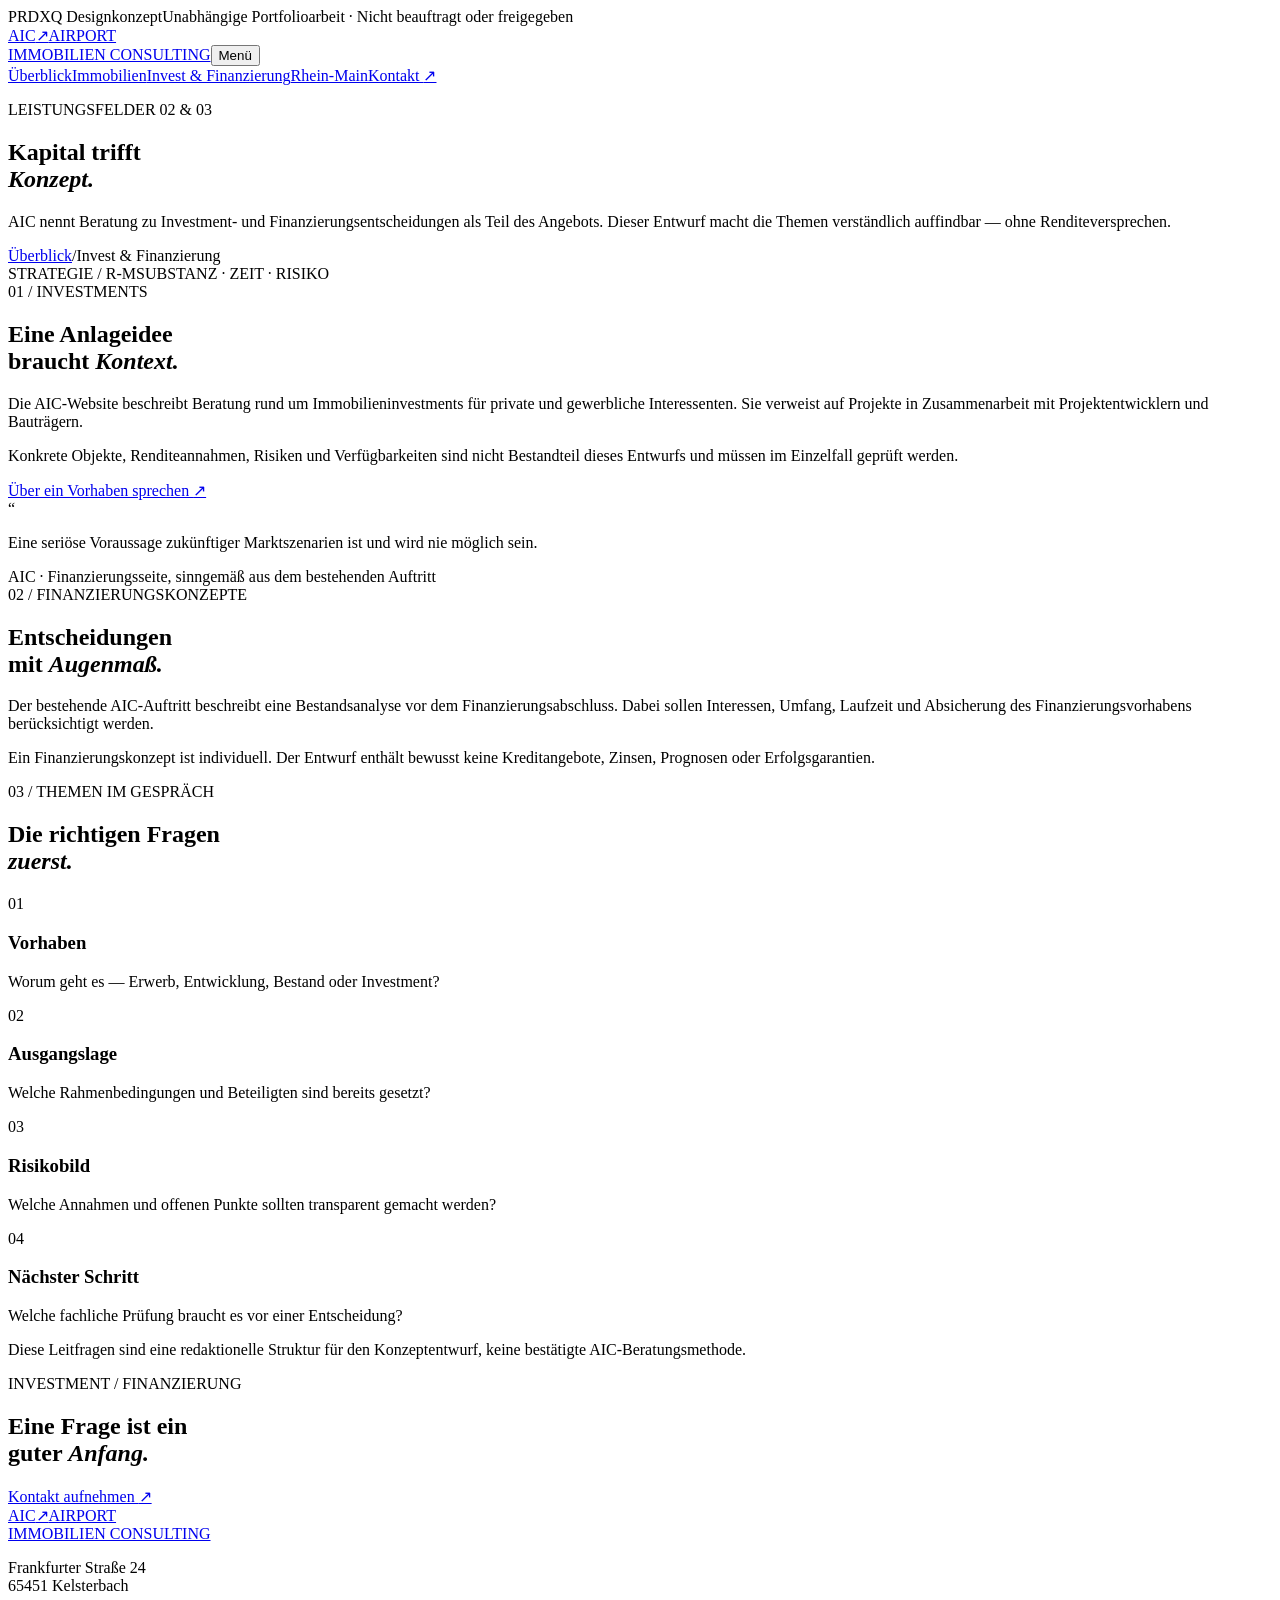
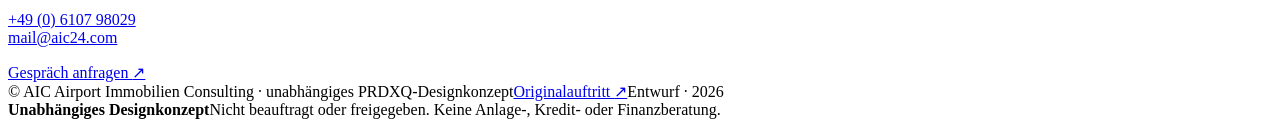
==== investment.html @ 9bff6385 "Add AIC redesign concept investment.html" ====
<!doctype html><html lang="de"><head><meta charset="utf-8"><meta name="viewport" content="width=device-width, initial-scale=1"><meta name="theme-color" content="#142e30"><meta name="description" content="Investment- und Finanzierungsthemen auf Basis öffentlich zugänglicher Informationen von AIC Airport Immobilien Consulting. Unabhängiges PRDXQ-Konzept."><title>Invest & Finanzierung | AIC — PRDXQ Konzept</title><link rel="icon" href="favicon.svg" type="image/svg+xml"><link rel="stylesheet" href="styles.css"></head><body>
<div class="concept-ribbon"><span>PRDXQ Designkonzept</span><span>Unabhängige Portfolioarbeit · Nicht beauftragt oder freigegeben</span></div><header class="site-header"><a class="brand" href="index.html" aria-label="AIC Startseite"><span class="brand-mark">AIC<span>↗</span></span><span class="brand-name">AIRPORT<br>IMMOBILIEN CONSULTING</span></a><button class="menu-toggle" aria-expanded="false" aria-controls="primary-nav"><span></span><span></span><span class="sr-only">Menü</span></button><nav id="primary-nav" class="primary-nav" aria-label="Hauptnavigation"><a href="index.html">Überblick</a><a href="immobilien.html">Immobilien</a><a class="active" href="investment.html">Invest & Finanzierung</a><a href="region.html">Rhein-Main</a><a class="nav-contact" href="kontakt.html">Kontakt <span>↗</span></a></nav></header>
<main><section class="page-hero page-finance"><div class="page-hero-copy"><p class="eyebrow"><span class="eyebrow-line"></span> LEISTUNGSFELDER 02 & 03</p><h1>Kapital trifft<br><em>Konzept.</em></h1><p class="hero-lede">AIC nennt Beratung zu Investment- und Finanzierungsentscheidungen als Teil des Angebots. Dieser Entwurf macht die Themen verständlich auffindbar — ohne Renditeversprechen.</p><div class="breadcrumb"><a href="index.html">Überblick</a><span>/</span><span>Invest & Finanzierung</span></div></div><div class="finance-art"><div class="finance-sphere"></div><div class="finance-ring ring-one"></div><div class="finance-ring ring-two"></div><div class="finance-grid"></div><span class="finance-coordinate">STRATEGIE / R-M</span><span class="finance-axis">SUBSTANZ · ZEIT · RISIKO</span><div class="finance-dot"></div></div></section>
<section class="section-pad service-intro"><div class="section-kicker">01 / INVESTMENTS</div><div class="service-intro-grid"><h2>Eine Anlageidee<br>braucht <em>Kontext.</em></h2><div><p>Die AIC-Website beschreibt Beratung rund um Immobilieninvestments für private und gewerbliche Interessenten. Sie verweist auf Projekte in Zusammenarbeit mit Projektentwicklern und Bauträgern.</p><p>Konkrete Objekte, Renditeannahmen, Risiken und Verfügbarkeiten sind nicht Bestandteil dieses Entwurfs und müssen im Einzelfall geprüft werden.</p><a class="arrow-link" href="kontakt.html">Über ein Vorhaben sprechen <span>↗</span></a></div></div></section>
<section class="investment-panel"><div class="investment-quote"><span class="quote-mark">“</span><p>Eine seriöse Voraussage zukünftiger Marktszenarien ist und wird nie möglich sein.</p><span class="quote-credit">AIC · Finanzierungsseite, sinngemäß aus dem bestehenden Auftritt</span></div><div class="investment-copy"><div class="section-kicker">02 / FINANZIERUNGSKONZEPTE</div><h2>Entscheidungen<br>mit <em>Augenmaß.</em></h2><p>Der bestehende AIC-Auftritt beschreibt eine Bestandsanalyse vor dem Finanzierungsabschluss. Dabei sollen Interessen, Umfang, Laufzeit und Absicherung des Finanzierungsvorhabens berücksichtigt werden.</p><p>Ein Finanzierungskonzept ist individuell. Der Entwurf enthält bewusst keine Kreditangebote, Zinsen, Prognosen oder Erfolgsgarantien.</p></div></section>
<section id="finanzierung" class="considerations section-pad"><div class="section-kicker">03 / THEMEN IM GESPRÄCH</div><h2>Die richtigen Fragen<br><em>zuerst.</em></h2><div class="consideration-list"><div><span>01</span><h3>Vorhaben</h3><p>Worum geht es — Erwerb, Entwicklung, Bestand oder Investment?</p></div><div><span>02</span><h3>Ausgangslage</h3><p>Welche Rahmenbedingungen und Beteiligten sind bereits gesetzt?</p></div><div><span>03</span><h3>Risikobild</h3><p>Welche Annahmen und offenen Punkte sollten transparent gemacht werden?</p></div><div><span>04</span><h3>Nächster Schritt</h3><p>Welche fachliche Prüfung braucht es vor einer Entscheidung?</p></div></div><p class="small-note">Diese Leitfragen sind eine redaktionelle Struktur für den Konzeptentwurf, keine bestätigte AIC-Beratungsmethode.</p></section>
<section class="closing-cta"><div class="section-kicker">INVESTMENT / FINANZIERUNG</div><h2>Eine Frage ist ein<br>guter <em>Anfang.</em></h2><a class="button button-dark" href="kontakt.html">Kontakt aufnehmen <span>↗</span></a></section></main>
<footer class="site-footer"><div class="footer-main"><a class="brand footer-brand" href="index.html"><span class="brand-mark">AIC<span>↗</span></span><span class="brand-name">AIRPORT<br>IMMOBILIEN CONSULTING</span></a><p>Frankfurter Straße 24<br>65451 Kelsterbach</p><p><a href="tel:+49610798029">+49 (0) 6107 98029</a><br><a href="mailto:mail@aic24.com">mail@aic24.com</a></p><a href="kontakt.html" class="footer-cta">Gespräch anfragen <span>↗</span></a></div><div class="footer-bottom"><span>© AIC Airport Immobilien Consulting · unabhängiges PRDXQ-Designkonzept</span><a href="https://www.aic24.de/de.finance.html" target="_blank" rel="noopener">Originalauftritt <span>↗</span></a><span>Entwurf · 2026</span></div></footer><aside class="concept-note"><b>Unabhängiges Designkonzept</b><span>Nicht beauftragt oder freigegeben. Keine Anlage-, Kredit- oder Finanzberatung.</span></aside><script src="script.js" defer></script></body></html>
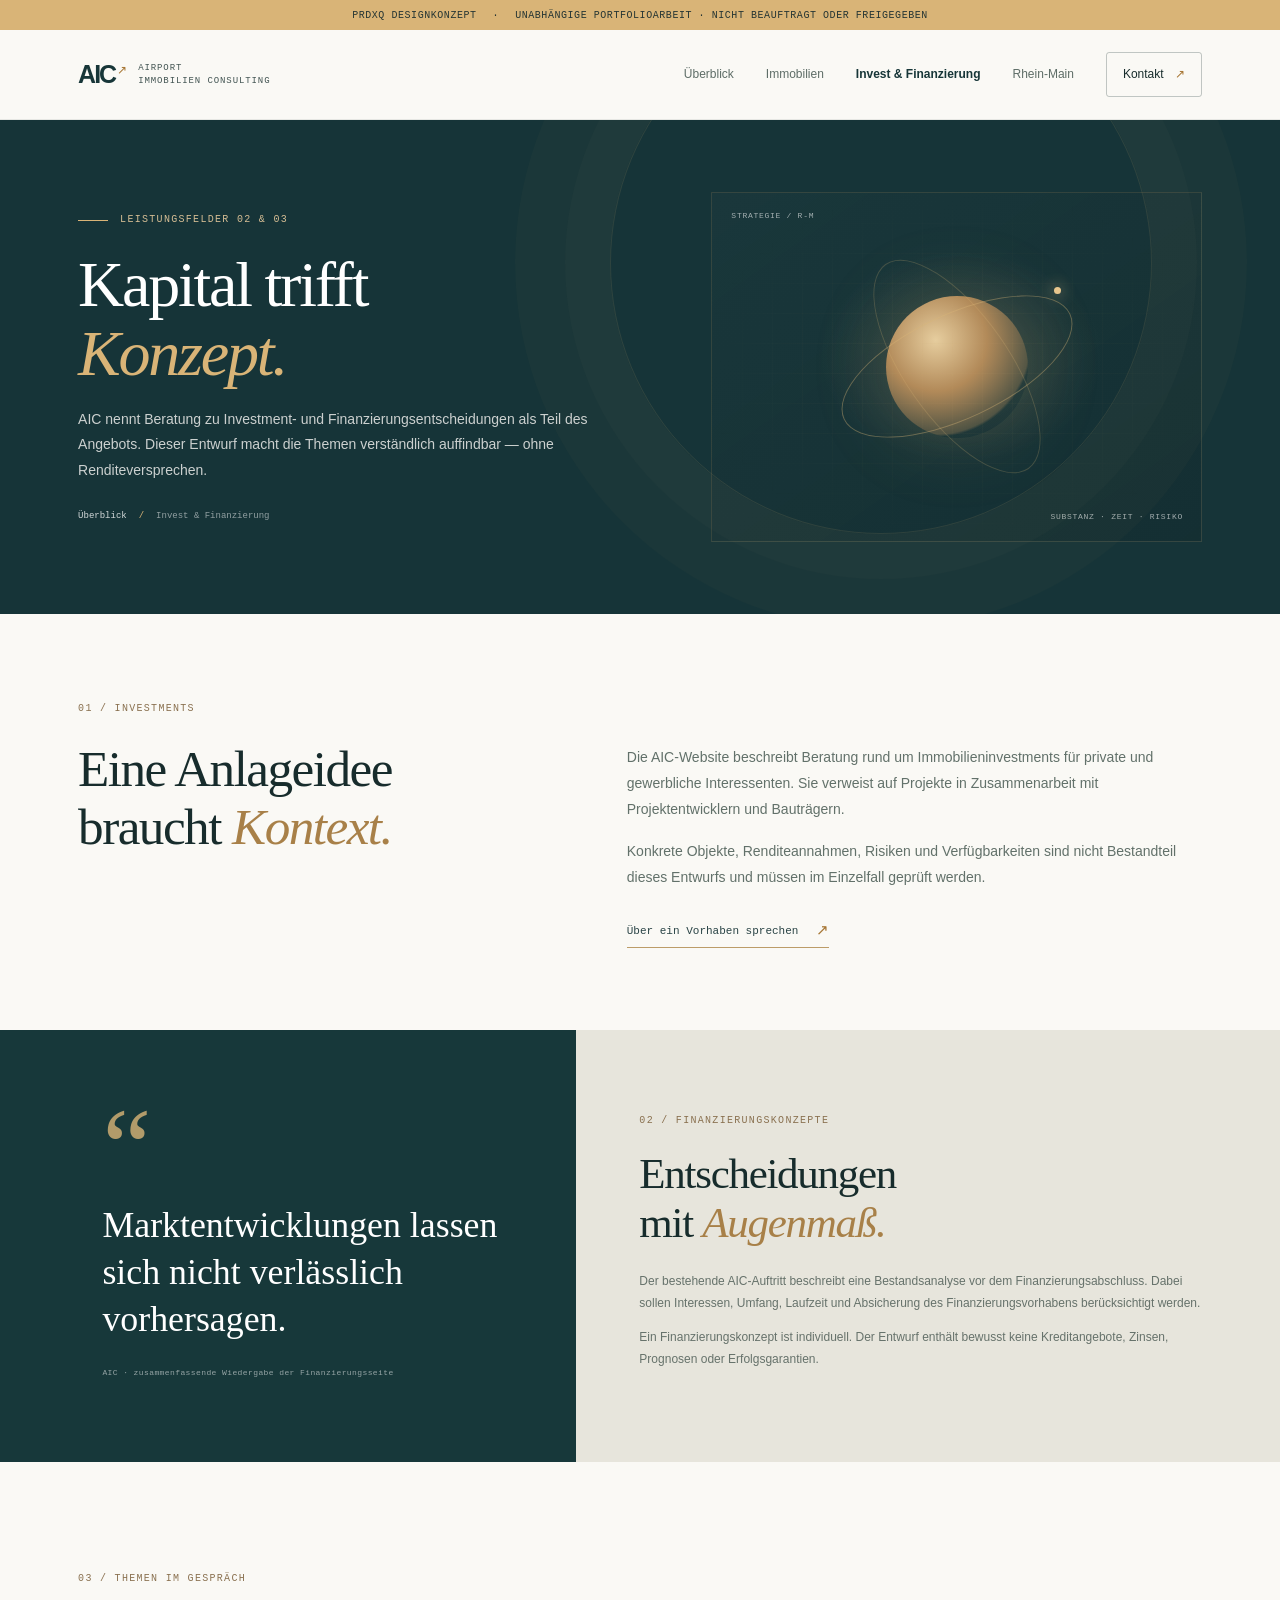
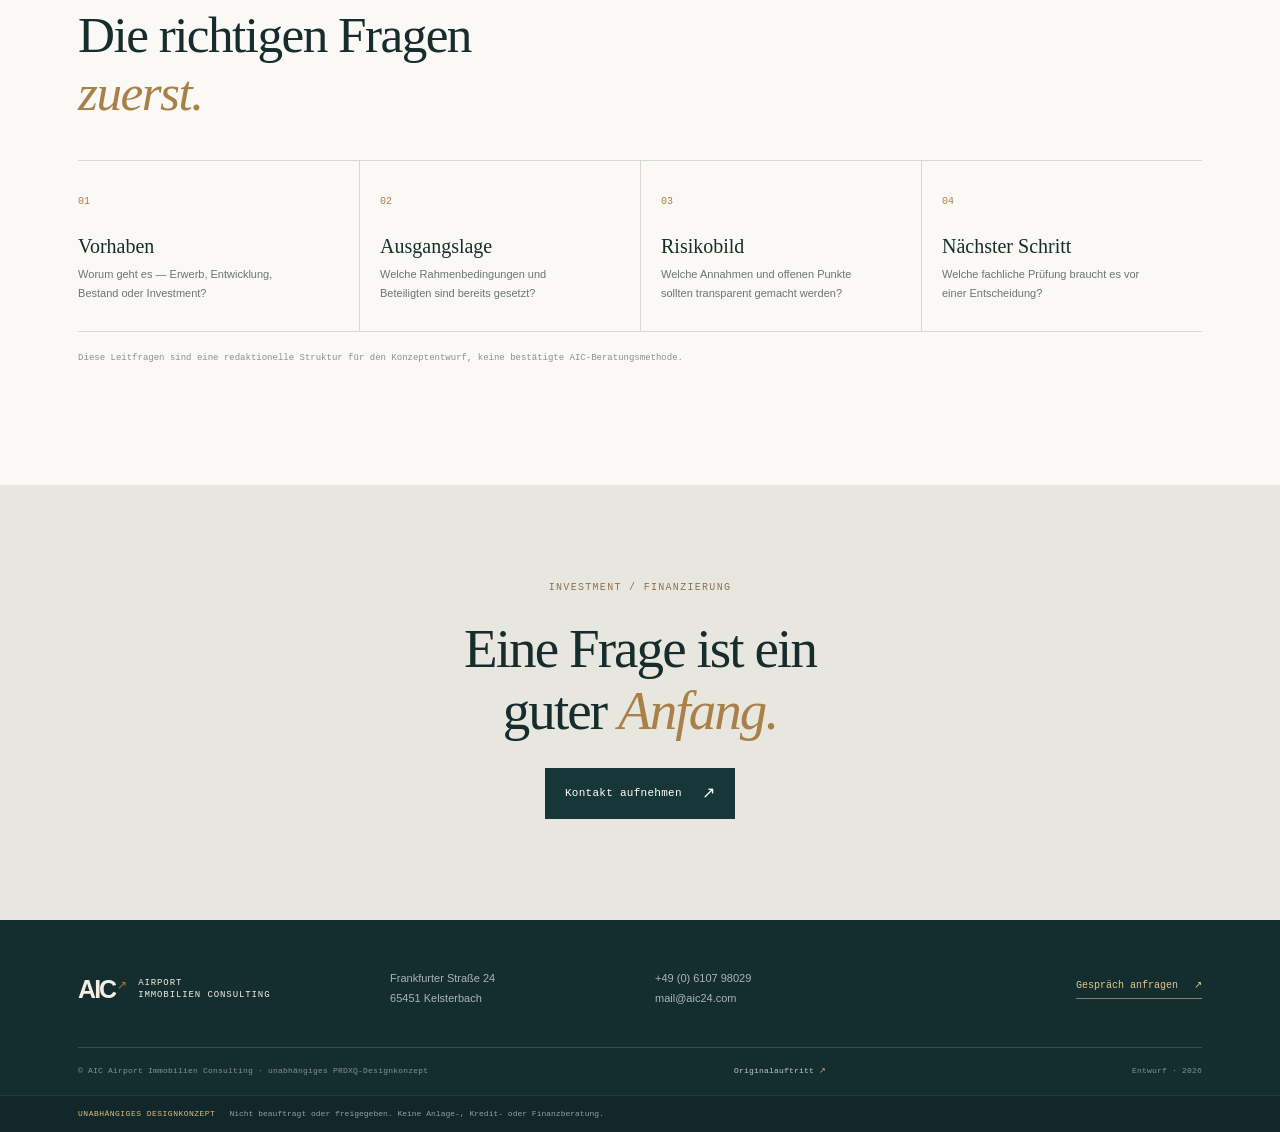
==== commit 43abe5ea: "Refine verified details in investment.html" ====
--- a/investment.html
+++ b/investment.html
@@ -2,7 +2,7 @@
 <div class="concept-ribbon"><span>PRDXQ Designkonzept</span><span>Unabhängige Portfolioarbeit · Nicht beauftragt oder freigegeben</span></div><header class="site-header"><a class="brand" href="index.html" aria-label="AIC Startseite"><span class="brand-mark">AIC<span>↗</span></span><span class="brand-name">AIRPORT<br>IMMOBILIEN CONSULTING</span></a><button class="menu-toggle" aria-expanded="false" aria-controls="primary-nav"><span></span><span></span><span class="sr-only">Menü</span></button><nav id="primary-nav" class="primary-nav" aria-label="Hauptnavigation"><a href="index.html">Überblick</a><a href="immobilien.html">Immobilien</a><a class="active" href="investment.html">Invest & Finanzierung</a><a href="region.html">Rhein-Main</a><a class="nav-contact" href="kontakt.html">Kontakt <span>↗</span></a></nav></header>
 <main><section class="page-hero page-finance"><div class="page-hero-copy"><p class="eyebrow"><span class="eyebrow-line"></span> LEISTUNGSFELDER 02 & 03</p><h1>Kapital trifft<br><em>Konzept.</em></h1><p class="hero-lede">AIC nennt Beratung zu Investment- und Finanzierungsentscheidungen als Teil des Angebots. Dieser Entwurf macht die Themen verständlich auffindbar — ohne Renditeversprechen.</p><div class="breadcrumb"><a href="index.html">Überblick</a><span>/</span><span>Invest & Finanzierung</span></div></div><div class="finance-art"><div class="finance-sphere"></div><div class="finance-ring ring-one"></div><div class="finance-ring ring-two"></div><div class="finance-grid"></div><span class="finance-coordinate">STRATEGIE / R-M</span><span class="finance-axis">SUBSTANZ · ZEIT · RISIKO</span><div class="finance-dot"></div></div></section>
 <section class="section-pad service-intro"><div class="section-kicker">01 / INVESTMENTS</div><div class="service-intro-grid"><h2>Eine Anlageidee<br>braucht <em>Kontext.</em></h2><div><p>Die AIC-Website beschreibt Beratung rund um Immobilieninvestments für private und gewerbliche Interessenten. Sie verweist auf Projekte in Zusammenarbeit mit Projektentwicklern und Bauträgern.</p><p>Konkrete Objekte, Renditeannahmen, Risiken und Verfügbarkeiten sind nicht Bestandteil dieses Entwurfs und müssen im Einzelfall geprüft werden.</p><a class="arrow-link" href="kontakt.html">Über ein Vorhaben sprechen <span>↗</span></a></div></div></section>
-<section class="investment-panel"><div class="investment-quote"><span class="quote-mark">“</span><p>Eine seriöse Voraussage zukünftiger Marktszenarien ist und wird nie möglich sein.</p><span class="quote-credit">AIC · Finanzierungsseite, sinngemäß aus dem bestehenden Auftritt</span></div><div class="investment-copy"><div class="section-kicker">02 / FINANZIERUNGSKONZEPTE</div><h2>Entscheidungen<br>mit <em>Augenmaß.</em></h2><p>Der bestehende AIC-Auftritt beschreibt eine Bestandsanalyse vor dem Finanzierungsabschluss. Dabei sollen Interessen, Umfang, Laufzeit und Absicherung des Finanzierungsvorhabens berücksichtigt werden.</p><p>Ein Finanzierungskonzept ist individuell. Der Entwurf enthält bewusst keine Kreditangebote, Zinsen, Prognosen oder Erfolgsgarantien.</p></div></section>
+<section class="investment-panel"><div class="investment-quote"><span class="quote-mark">“</span><p>Marktentwicklungen lassen sich nicht verlässlich vorhersagen.</p><span class="quote-credit">AIC · zusammenfassende Wiedergabe der Finanzierungsseite</span></div><div class="investment-copy"><div class="section-kicker">02 / FINANZIERUNGSKONZEPTE</div><h2>Entscheidungen<br>mit <em>Augenmaß.</em></h2><p>Der bestehende AIC-Auftritt beschreibt eine Bestandsanalyse vor dem Finanzierungsabschluss. Dabei sollen Interessen, Umfang, Laufzeit und Absicherung des Finanzierungsvorhabens berücksichtigt werden.</p><p>Ein Finanzierungskonzept ist individuell. Der Entwurf enthält bewusst keine Kreditangebote, Zinsen, Prognosen oder Erfolgsgarantien.</p></div></section>
 <section id="finanzierung" class="considerations section-pad"><div class="section-kicker">03 / THEMEN IM GESPRÄCH</div><h2>Die richtigen Fragen<br><em>zuerst.</em></h2><div class="consideration-list"><div><span>01</span><h3>Vorhaben</h3><p>Worum geht es — Erwerb, Entwicklung, Bestand oder Investment?</p></div><div><span>02</span><h3>Ausgangslage</h3><p>Welche Rahmenbedingungen und Beteiligten sind bereits gesetzt?</p></div><div><span>03</span><h3>Risikobild</h3><p>Welche Annahmen und offenen Punkte sollten transparent gemacht werden?</p></div><div><span>04</span><h3>Nächster Schritt</h3><p>Welche fachliche Prüfung braucht es vor einer Entscheidung?</p></div></div><p class="small-note">Diese Leitfragen sind eine redaktionelle Struktur für den Konzeptentwurf, keine bestätigte AIC-Beratungsmethode.</p></section>
 <section class="closing-cta"><div class="section-kicker">INVESTMENT / FINANZIERUNG</div><h2>Eine Frage ist ein<br>guter <em>Anfang.</em></h2><a class="button button-dark" href="kontakt.html">Kontakt aufnehmen <span>↗</span></a></section></main>
 <footer class="site-footer"><div class="footer-main"><a class="brand footer-brand" href="index.html"><span class="brand-mark">AIC<span>↗</span></span><span class="brand-name">AIRPORT<br>IMMOBILIEN CONSULTING</span></a><p>Frankfurter Straße 24<br>65451 Kelsterbach</p><p><a href="tel:+49610798029">+49 (0) 6107 98029</a><br><a href="mailto:mail@aic24.com">mail@aic24.com</a></p><a href="kontakt.html" class="footer-cta">Gespräch anfragen <span>↗</span></a></div><div class="footer-bottom"><span>© AIC Airport Immobilien Consulting · unabhängiges PRDXQ-Designkonzept</span><a href="https://www.aic24.de/de.finance.html" target="_blank" rel="noopener">Originalauftritt <span>↗</span></a><span>Entwurf · 2026</span></div></footer><aside class="concept-note"><b>Unabhängiges Designkonzept</b><span>Nicht beauftragt oder freigegeben. Keine Anlage-, Kredit- oder Finanzberatung.</span></aside><script src="script.js" defer></script></body></html>
--- a/styles.css
+++ b/styles.css
@@ -0,0 +1,19 @@
+:root{--ink:#172c2c;--pine:#173638;--pine2:#244548;--cream:#f1eee6;--paper:#faf9f5;--gold:#d9b477;--muted:#77837c;--line:#d7d9d1;--white:#fffdfa;--serif:'Playfair Display',Georgia,serif;--sans:'DM Sans',Arial,sans-serif;--mono:'DM Mono',monospace;--max:1320px}
+*{box-sizing:border-box}html{scroll-behavior:smooth;scroll-padding-top:110px}body{margin:0;background:var(--paper);color:var(--ink);font:16px/1.65 var(--sans);-webkit-font-smoothing:antialiased}a{color:inherit;text-decoration:none}button{font:inherit}::selection{background:#d9b477;color:#142e30}.sr-only{position:absolute;width:1px;height:1px;padding:0;margin:-1px;overflow:hidden;clip:rect(0,0,0,0);white-space:nowrap;border:0}
+.concept-ribbon{min-height:30px;background:#d9b477;color:#253533;display:flex;align-items:center;justify-content:center;gap:16px;padding:5px 20px;font:10px/1.3 var(--mono);letter-spacing:.055em;text-transform:uppercase}.concept-ribbon span:first-child{font-weight:500}.concept-ribbon span+span:before{content:'·';margin-right:16px}
+.site-header{height:90px;padding:0 max(calc((100vw - var(--max))/2),6.1vw);display:flex;align-items:center;justify-content:space-between;position:relative;z-index:5;background:rgba(250,249,245,.94);border-bottom:1px solid rgba(23,44,44,.09);backdrop-filter:blur(18px)}.brand{display:flex;align-items:center;gap:13px;min-width:220px}.brand-mark{font:600 25px/.9 var(--sans);letter-spacing:-.08em;color:var(--pine)}.brand-mark span{font:400 12px var(--mono);color:#a67532;vertical-align:top;margin-left:2px}.brand-name{font:9px/1.35 var(--mono);letter-spacing:.1em;color:#425452}.primary-nav{display:flex;align-items:center;gap:32px}.primary-nav>a{font-size:12px;color:#5e6d67;transition:color .2s}.primary-nav>a:hover,.primary-nav>a.active{color:var(--pine);font-weight:600}.primary-nav .nav-contact{border:1px solid rgba(23,44,44,.25);border-radius:3px;padding:12px 16px;color:var(--ink)}.nav-contact span{color:#a67532;margin-left:8px}.menu-toggle{display:none}
+.hero{min-height:620px;background:var(--pine);color:#fffdfa;position:relative;display:grid;grid-template-columns:1.04fr .96fr;overflow:hidden;padding:76px max(calc((100vw - var(--max))/2),6.1vw) 68px}.hero:after{content:'';position:absolute;inset:0 0 0 42%;background:linear-gradient(90deg,var(--pine) 0%,rgba(23,54,56,.05) 32%,rgba(16,38,40,.12) 100%);pointer-events:none}.hero-copy{position:relative;z-index:1;align-self:center;max-width:640px;padding:0 3vw 12px 0}.eyebrow,.section-kicker{font:10px/1.4 var(--mono);letter-spacing:.13em;text-transform:uppercase}.eyebrow{display:flex;align-items:center;gap:12px;color:#d5bd94}.eyebrow-line{display:inline-block;width:30px;height:1px;background:var(--gold)}h1,h2,h3,p{margin-top:0}h1{font:500 clamp(44px,5.25vw,74px)/1.07 var(--serif);letter-spacing:-.035em;margin:26px 0 24px}h1 em,h2 em{font-weight:500;color:var(--gold)}.hero-lede{font-size:15px;line-height:1.8;color:rgba(255,253,250,.78);max-width:560px;margin:0 0 28px}.hero-actions{display:flex;align-items:center;gap:25px}.button{display:inline-flex;align-items:center;justify-content:center;gap:20px;padding:15px 19px;min-height:51px;border:1px solid transparent;font:11px/1 var(--mono);letter-spacing:.025em;transition:transform .22s,background .22s,color .22s,border-color .22s}.button:hover{transform:translateY(-2px)}.button span{font-size:16px}.button-light{background:var(--gold);color:#192f30}.button-light:hover{background:#e6c890}.button-outline{border-color:rgba(255,255,255,.45);color:#fff}.button-outline:hover{background:rgba(255,255,255,.1)}.button-dark{background:var(--pine);color:#fff}.button-dark:hover{background:#285052}.text-link{font:11px var(--mono);color:#f2e7d1;border-bottom:1px solid rgba(217,180,119,.55);padding:0 0 7px}.text-link span{margin-left:8px}.hero-foot{display:flex;gap:12px;margin-top:46px;color:rgba(255,255,255,.53);font:9px var(--mono);letter-spacing:.07em;text-transform:uppercase}.hero-index{position:absolute;bottom:25px;left:max(calc((100vw - var(--max))/2),6.1vw);font:10px var(--mono);color:rgba(255,255,255,.58);z-index:2}.hero-index span{color:var(--gold);padding:0 9px}
+.hero-art{position:relative;align-self:stretch;min-height:470px;overflow:hidden;margin:-10px -4vw -30px 0}.hero-art:before{content:'';position:absolute;inset:6% 0 0;background:linear-gradient(142deg,transparent 28%,rgba(213,189,148,.07) 28.2%,transparent 28.5%,transparent 44%,rgba(213,189,148,.06) 44.2%,transparent 44.5%),radial-gradient(ellipse at 65% 50%,rgba(148,176,153,.2),transparent 59%)}.orbit{position:absolute;border:1px solid rgba(217,180,119,.23);border-radius:50%;transform:rotate(-28deg)}.orbit-a{width:520px;height:190px;top:20%;left:6%}.orbit-b{width:580px;height:275px;top:14%;left:-1%;transform:rotate(17deg)}.sun{position:absolute;width:112px;height:112px;border-radius:50%;background:radial-gradient(circle at 35% 30%,#ecd6aa,#bb9060 65%,rgba(187,144,96,.25));top:13%;right:16%;box-shadow:0 0 90px rgba(217,180,119,.2)}.tower{position:absolute;bottom:11%;background:linear-gradient(115deg,#28494b,#203d3f);border:1px solid rgba(220,196,155,.45);box-shadow:18px 18px 40px rgba(5,20,21,.18)}.tower-main{width:160px;height:285px;right:26%;clip-path:polygon(13% 0,100% 11%,100% 100%,0 100%,0 9%);padding:65px 20px 20px;display:grid;grid-template-columns:repeat(3,1fr);gap:15px 10px}.tower-main i{display:block;background:rgba(226,191,135,.45);height:14px;box-shadow:0 27px rgba(226,191,135,.2)}.tower-back{width:85px;height:190px;right:57%;bottom:11%;opacity:.62;clip-path:polygon(0 12%,100% 0,100% 100%,0 100%)}.tower-low{width:135px;height:126px;right:9%;clip-path:polygon(0 21%,100% 0,100% 100%,0 100%);background:linear-gradient(90deg,#1c3839,#345557)}.runway{position:absolute;height:1px;background:rgba(217,180,119,.7);width:115%;bottom:11%;left:-3%;transform:rotate(-8deg);display:flex;justify-content:space-between;padding:10px 10px;color:#d8bd92;font:8px var(--mono);letter-spacing:.13em}.art-caption{position:absolute;bottom:21%;left:2%;font:9px/1.7 var(--mono);letter-spacing:.1em;color:#c2c9ba}.art-caption b{font:500 13px var(--sans);letter-spacing:.02em;color:#f6f0e4}.art-coordinate{position:absolute;top:8%;left:7%;font:9px var(--mono);letter-spacing:.13em;color:rgba(255,255,255,.54)}
+.section-pad{padding:110px max(calc((100vw - var(--max))/2),6.1vw)}.section-kicker{color:#8a7150}.intro-grid{display:grid;grid-template-columns:1fr .75fr;gap:11%;align-items:start;margin-top:25px}.intro h2,.section-top h2,.service-intro h2,.process-section h2,.considerations h2,.investment-copy h2,.notice-card h2{font:500 clamp(36px,4vw,54px)/1.13 var(--serif);letter-spacing:-.03em;margin-bottom:0}.intro h2 em,.service-intro h2 em,.process-section h2 em,.considerations h2 em,.investment-copy h2 em,.notice-card h2 em{color:#a88048}.intro-body{padding-top:5px;max-width:520px}.intro-body p,.service-intro-grid p{font-size:14px;line-height:1.85;color:#62716a;margin:0 0 16px}.arrow-link{display:inline-flex;gap:18px;align-items:center;margin-top:15px;border-bottom:1px solid #bc9c68;padding-bottom:7px;font:11px var(--mono);color:#294345}.arrow-link span{color:#a67532;font-size:15px}.practice-section{background:var(--cream);padding:0 0 108px}.section-top{display:flex;justify-content:space-between;align-items:end;margin-bottom:40px}.section-top h2{margin-top:22px}.section-aside{max-width:310px;font-size:12px;line-height:1.75;color:#6f7973;margin:0 4% 5px 0}.practice-grid{display:grid;grid-template-columns:repeat(3,1fr);gap:17px}.practice-card{min-height:340px;position:relative;padding:30px 30px 27px;display:flex;flex-direction:column;border:1px solid rgba(23,44,44,.12);background:rgba(255,253,250,.7);overflow:hidden;transition:transform .25s,box-shadow .25s}.practice-card:after{content:'';position:absolute;width:260px;height:260px;border:1px solid rgba(166,117,50,.13);border-radius:50%;right:-135px;top:70px}.practice-card:hover{transform:translateY(-5px);box-shadow:0 20px 44px rgba(30,52,48,.1)}.card-invest{background:#e4e7df}.card-finance{background:#e9e5db}.card-no{font:9px var(--mono);letter-spacing:.1em;color:#8b938a}.practice-card h3{font:500 25px var(--serif);margin:31px 0 12px}.practice-card p{font-size:12px;line-height:1.75;color:#68736d;max-width:260px}.card-link{font:10px var(--mono);margin-top:auto;color:#355052}.card-link b{color:#a67532;font-weight:400;margin-left:10px}.line-icon{position:absolute;right:28px;top:35px;width:53px;height:54px;opacity:.78}.building-icon{display:grid;grid-template-columns:repeat(3,8px);gap:6px;padding:5px 7px;border:1px solid #9f835a;transform:skewY(-9deg)}.building-icon i{background:#b89a6c;height:7px}.chart-icon{border-bottom:1px solid #8e9c8d;border-left:1px solid #8e9c8d}.chart-icon i{position:absolute;width:1px;background:#778d7c;bottom:0;left:5px;height:20px;transform:rotate(38deg);transform-origin:bottom}.chart-icon i:nth-child(2){left:20px;height:37px}.chart-icon i:nth-child(3){left:34px;height:28px}.chart-icon i:nth-child(4){left:47px;height:48px}.compass-icon{border:1px solid #9f835a;border-radius:50%}.compass-icon i{position:absolute;left:24px;top:5px;height:42px;width:1px;background:#a7804a;transform:rotate(32deg)}.compass-icon i+ i{transform:rotate(122deg)}
+.region-band{background:#1d3e40;color:#fff;display:grid;grid-template-columns:.42fr 1fr 1fr;align-items:center;gap:5%;padding:90px max(calc((100vw - var(--max))/2),6.1vw);overflow:hidden;position:relative}.region-number{font:500 clamp(42px,7vw,94px)/1 var(--serif);color:rgba(217,180,119,.44);letter-spacing:-.08em;align-self:start;padding-top:17px}.region-band h2{font:500 clamp(38px,4vw,53px)/1.12 var(--serif);margin:22px 0 20px;letter-spacing:-.03em}.region-band h2 em{color:var(--gold)}.region-band p{font-size:13px;line-height:1.8;color:rgba(255,255,255,.66);max-width:420px;margin-bottom:24px}.region-lines{position:relative;align-self:stretch;min-height:270px}.region-lines svg{width:100%;height:100%;overflow:visible}.region-lines path{fill:none;stroke:rgba(217,180,119,.46);stroke-width:1}.region-lines circle{fill:#d9b477}.region-lines span{position:absolute;right:0;bottom:10px;font:8px/1.7 var(--mono);letter-spacing:.09em;color:rgba(255,255,255,.54)}.closing-cta{text-align:center;padding:96px 24px 101px;background:#e8e7df}.closing-cta .section-kicker{margin-bottom:23px}.closing-cta h2{font:500 clamp(40px,4.3vw,58px)/1.12 var(--serif);margin:0 auto 27px;letter-spacing:-.035em}.closing-cta h2 em{color:#a88048}.site-footer{background:#142e30;color:#edf0e8;padding:49px max(calc((100vw - var(--max))/2),6.1vw) 20px}.footer-main{display:grid;grid-template-columns:1.2fr 1fr 1.2fr 1fr;gap:30px;align-items:center;padding-bottom:38px}.footer-brand .brand-mark,.footer-brand .brand-name{color:#f2eee3}.footer-main p{font-size:11px;line-height:1.8;color:rgba(255,255,255,.64);margin:0}.footer-main p a{transition:color .15s}.footer-main p a:hover{color:var(--gold)}.footer-cta{justify-self:end;font:10px var(--mono);color:#e5c58f;border-bottom:1px solid rgba(229,197,143,.55);padding-bottom:7px}.footer-cta span{margin-left:10px}.footer-bottom{border-top:1px solid rgba(255,255,255,.15);padding-top:18px;display:flex;align-items:center;justify-content:space-between;gap:15px;color:rgba(255,255,255,.48);font:8px var(--mono);letter-spacing:.025em}.footer-bottom a{color:rgba(255,255,255,.75)}.footer-bottom a span{color:var(--gold)}.concept-note{border-top:1px solid rgba(255,255,255,.08);background:#112729;color:rgba(255,255,255,.56);padding:12px max(calc((100vw - var(--max))/2),6.1vw);display:flex;gap:14px;align-items:center;font:8px/1.6 var(--mono)}.concept-note b{white-space:nowrap;color:#dfbd83;font-weight:400;text-transform:uppercase;letter-spacing:.06em}
+/* Detail page hero and editorial sections */
+.page-hero{min-height:490px;padding:72px max(calc((100vw - var(--max))/2),6.1vw);background:var(--pine);color:white;display:grid;grid-template-columns:1fr .85fr;align-items:center;position:relative;overflow:hidden}.page-hero:after{content:'';position:absolute;width:540px;height:540px;border:1px solid rgba(217,180,119,.12);border-radius:50%;right:10%;top:-26%;box-shadow:0 0 0 45px rgba(217,180,119,.025),0 0 0 95px rgba(217,180,119,.02)}.page-hero-copy{position:relative;z-index:1}.page-hero h1{font-size:clamp(48px,5vw,69px);margin:24px 0 19px}.page-hero .hero-lede{font-size:14px;max-width:510px}.breadcrumb{display:flex;gap:12px;align-items:center;margin-top:27px;font:9px var(--mono);color:rgba(255,255,255,.53)}.breadcrumb a{color:rgba(255,255,255,.82)}.breadcrumb span:nth-child(2){color:var(--gold)}.property-illustration{height:355px;position:relative;margin-left:6%;z-index:1;background:linear-gradient(110deg,rgba(13,32,34,.08),rgba(13,32,34,.36));border:1px solid rgba(217,180,119,.15)}.property-illustration:before,.property-illustration:after{content:'';position:absolute;inset:0;background-image:linear-gradient(rgba(217,180,119,.07) 1px,transparent 1px),linear-gradient(90deg,rgba(217,180,119,.07) 1px,transparent 1px);background-size:32px 32px;mask-image:linear-gradient(130deg,black,transparent 85%)}.plan{position:absolute;border:1px solid rgba(221,192,143,.74);background:rgba(217,180,119,.025);transform:rotate(-8deg) skewX(-8deg);box-shadow:0 0 25px rgba(217,180,119,.07)}.plan-one{width:235px;height:170px;left:19%;top:24%}.plan-two{width:135px;height:108px;left:42%;top:41%;border-color:rgba(221,192,143,.42)}.plan-three{width:95px;height:168px;left:15%;top:30%;border-color:rgba(221,192,143,.36)}.blueprint-label,.plan-dim,.plan-cross{position:absolute;font:8px/1.6 var(--mono);letter-spacing:.08em;color:#dfc18d}.blueprint-label{top:19px;left:20px}.plan-dim{color:rgba(255,255,255,.54)}.dim-a{left:43%;top:22%}.dim-b{left:20%;bottom:22%;transform:rotate(-90deg)}.plan-cross{font-size:18px;left:71%;top:68%}.service-intro{padding-top:88px;padding-bottom:82px}.service-intro-grid{display:grid;grid-template-columns:.7fr 1fr;gap:13%;margin-top:24px;align-items:start}.service-intro-grid>div{max-width:600px;padding-top:5px}.audience-section{background:var(--cream);padding:0 max(calc((100vw - var(--max))/2),6.1vw)}.audience-row{min-height:300px;display:grid;grid-template-columns:.55fr 1.05fr 1.1fr .3fr;gap:3%;align-items:center;border-bottom:1px solid rgba(23,44,44,.17);position:relative;overflow:hidden}.audience-index,.audience-title>span{font:9px var(--mono);letter-spacing:.1em;color:#9b7b4c}.audience-title h2{font:500 35px/1.17 var(--serif);margin:17px 0 0;letter-spacing:-.025em}.audience-content p,.audience-content li{font-size:12px;line-height:1.75;color:#64716a}.audience-content ul{margin:14px 0;padding-left:16px;list-style-type:square}.audience-content li::marker{color:#aa8751}.audience-content .arrow-link{margin-top:3px}.audience-mark{font:500 78px/1 var(--serif);color:rgba(22,54,55,.07);text-align:right}.process-section h2{margin:20px 0 39px}.process-track{display:grid;grid-template-columns:repeat(3,1fr);gap:0;border-top:1px solid var(--line);border-bottom:1px solid var(--line)}.process-track>div{padding:26px 24px 25px 0;position:relative}.process-track>div+div{border-left:1px solid var(--line);padding-left:28px}.process-track span,.consideration-list>div>span{font:10px var(--mono);color:#a88048}.process-track h3,.consideration-list h3{font:500 20px var(--serif);margin:20px 0 7px}.process-track p,.consideration-list p{font-size:11px;line-height:1.7;color:#6b766f;margin:0;max-width:230px}.small-note{font:9px/1.7 var(--mono);color:#8b918a;margin-top:19px}
+.page-finance{background:#163438}.finance-art{height:350px;margin-left:5%;position:relative;overflow:hidden;border:1px solid rgba(217,180,119,.15);background:radial-gradient(ellipse at 51% 47%,rgba(180,153,110,.2),transparent 40%),linear-gradient(145deg,rgba(255,255,255,.015),rgba(0,0,0,.1))}.finance-grid{position:absolute;inset:0;background-image:linear-gradient(rgba(217,180,119,.055) 1px,transparent 1px),linear-gradient(90deg,rgba(217,180,119,.055) 1px,transparent 1px);background-size:30px 30px;mask-image:radial-gradient(ellipse at center,black,transparent 76%)}.finance-sphere{position:absolute;width:142px;height:142px;left:calc(50% - 71px);top:calc(50% - 71px);border-radius:50%;background:radial-gradient(circle at 35% 31%,#e6cd9e,#b28a59 38%,rgba(178,138,89,.32) 70%,transparent 72%);box-shadow:0 0 80px rgba(217,180,119,.18)}.finance-ring{position:absolute;border:1px solid rgba(217,180,119,.39);border-radius:50%;left:calc(50% - 125px);top:calc(50% - 53px);width:250px;height:105px;transform:rotate(-25deg)}.ring-two{transform:rotate(55deg);border-color:rgba(217,180,119,.22)}.finance-coordinate,.finance-axis{position:absolute;font:8px var(--mono);letter-spacing:.09em;color:rgba(255,255,255,.6)}.finance-coordinate{top:18px;left:19px}.finance-axis{bottom:20px;right:18px}.finance-dot{position:absolute;width:7px;height:7px;border-radius:50%;background:#e8c68e;top:27%;left:70%;box-shadow:0 0 15px #e8c68e}.investment-panel{display:grid;grid-template-columns:.9fr 1.1fr;background:#e7e5dc}.investment-quote{padding:82px max(8vw,calc((100vw - var(--max))/2));padding-right:8%;background:#17383a;color:white;position:relative;min-height:380px;display:flex;flex-direction:column;justify-content:center}.quote-mark{font:110px/.6 var(--serif);color:var(--gold);opacity:.8}.investment-quote p{font:500 clamp(24px,2.8vw,36px)/1.32 var(--serif);max-width:500px;margin:22px 0}.quote-credit{font:8px/1.7 var(--mono);letter-spacing:.05em;color:rgba(255,255,255,.55)}.investment-copy{padding:84px max(calc((100vw - var(--max))/2),6.1vw) 80px 9%;align-self:center}.investment-copy h2{font-size:43px;margin:22px 0}.investment-copy p{font-size:12px;line-height:1.85;color:#66726b}.considerations h2{margin:20px 0 38px}.consideration-list{display:grid;grid-template-columns:repeat(4,1fr);border-top:1px solid var(--line);border-bottom:1px solid var(--line)}.consideration-list>div{padding:25px 20px 28px 0}.consideration-list>div+div{padding-left:20px;border-left:1px solid var(--line)}.consideration-list h3{margin-top:23px}.consideration-list p{max-width:200px}
+.page-region{grid-template-columns:1fr 1fr}.map-art{position:relative;height:390px;margin-left:0;z-index:1;background:radial-gradient(ellipse at 50% 50%,rgba(217,180,119,.11),transparent 65%)}.map-art:before{content:'';position:absolute;inset:0;background-image:linear-gradient(rgba(217,180,119,.04) 1px,transparent 1px),linear-gradient(90deg,rgba(217,180,119,.04) 1px,transparent 1px);background-size:25px 25px}.map-art svg{width:100%;height:100%;position:relative}.map-art path{fill:none;stroke-width:1}.map-river{stroke:rgba(139,181,181,.55);stroke-width:3!important}.map-route{stroke:rgba(217,180,119,.72);stroke-dasharray:5 6}.route-alt{stroke:rgba(217,180,119,.32);stroke-dasharray:3 9}.map-contour{stroke:rgba(217,180,119,.2)}.map-point{fill:var(--gold);stroke:#fff4df;stroke-width:2}.map-point.minor{fill:#88aaa4;stroke:none}.map-art text{fill:rgba(255,255,255,.7);font:8px var(--mono);letter-spacing:.05em}.map-scale{position:absolute;bottom:10px;right:2px;font:7px/1.6 var(--mono);color:rgba(255,255,255,.46)}.region-pillars{display:grid;grid-template-columns:repeat(3,1fr);background:var(--cream);padding:66px max(calc((100vw - var(--max))/2),6.1vw);gap:0}.region-pillar{padding:10px 32px 10px 0}.region-pillar+.region-pillar{border-left:1px solid rgba(23,44,44,.15);padding-left:32px}.region-pillar>span{font:9px var(--mono);letter-spacing:.09em;color:#997746}.region-pillar h3{font:500 26px var(--serif);margin:22px 0 9px}.region-pillar p{font-size:11px;line-height:1.8;color:#69756e;max-width:260px;margin:0}.regional-note{padding-top:88px;padding-bottom:94px}.notice-card{margin-top:22px;background:#f0efe9;border:1px solid #d6d5cc;padding:38px 42px;display:grid;grid-template-columns:55px 1fr 140px;align-items:center;gap:28px}.notice-symbol{width:39px;height:39px;border:1px solid #b89967;border-radius:50%;display:grid;place-items:center;font:italic 21px var(--serif);color:#a88048}.notice-card h2{font-size:35px;margin:0 0 15px}.notice-card p{font-size:12px;line-height:1.8;color:#65716a;max-width:670px;margin-bottom:12px}.notice-card .arrow-link{margin-top:4px}.notice-stamp{justify-self:end;transform:rotate(-8deg);border:1px solid rgba(155,119,67,.54);padding:13px 15px;text-align:center;font:8px/1.5 var(--mono);letter-spacing:.07em;color:#9b7743}.notice-stamp b{font-size:19px;font-weight:400}
+.contact-hero{padding:73px max(calc((100vw - var(--max))/2),6.1vw) 74px;background:#173638;color:white;display:flex;align-items:center;justify-content:space-between;min-height:390px}.contact-hero h1{font-size:clamp(48px,5.1vw,68px);margin:25px 0 16px}.contact-hero .hero-lede{max-width:560px;font-size:13px;margin-bottom:0}.contact-coordinate{width:180px;height:180px;border:1px solid rgba(217,180,119,.35);border-radius:50%;display:flex;flex-direction:column;align-items:center;justify-content:center;color:var(--gold);font:13px var(--mono);letter-spacing:.07em;position:relative;margin-right:8%}.contact-coordinate:before,.contact-coordinate:after{content:'';position:absolute;border:1px solid rgba(217,180,119,.19);border-radius:50%;inset:14px}.contact-coordinate:after{inset:-14px}.contact-coordinate span{margin-top:12px;text-align:center;font-size:9px;line-height:1.7;color:rgba(255,255,255,.62)}.contact-layout{display:grid;grid-template-columns:.9fr 1fr;gap:10%;padding-top:83px;padding-bottom:75px}.contact-info .section-kicker{margin-bottom:15px}.contact-item{padding:20px 0;border-bottom:1px solid var(--line)}.contact-item>span{font:8px var(--mono);letter-spacing:.1em;color:#8a7150;display:block;margin-bottom:9px}.contact-item>a{font:500 18px var(--serif);color:#263e3e}.contact-item>a b{font:12px var(--mono);color:#a67532;margin-left:9px}.contact-item p{font:14px/1.8 var(--sans);color:#596760;margin:0}.map-link{display:flex;justify-content:space-between;align-items:center;font:10px var(--mono);color:#284446;border-bottom:1px solid #bc9c68;padding:16px 0}.map-link span{color:#a67532;font-size:15px}.contact-info .small-note{margin-top:10px}.contact-panel{background:#193b3d;color:#fff;padding:28px 32px 25px;position:relative;overflow:hidden}.contact-panel:after{content:'A';position:absolute;right:-12px;top:70px;font:260px/1 var(--serif);color:rgba(255,255,255,.025);pointer-events:none}.panel-top{display:flex;justify-content:space-between;font:8px var(--mono);letter-spacing:.08em;color:#c9ab77}.contact-panel h2{font:500 36px/1.16 var(--serif);margin:34px 0 14px;position:relative}.contact-panel h2 em{color:var(--gold)}.contact-panel>p{font-size:11px;line-height:1.75;color:rgba(255,255,255,.68);max-width:390px;position:relative}.prompt-list{margin:25px 0 25px;border-top:1px solid rgba(255,255,255,.17);position:relative}.prompt-list>div{display:grid;grid-template-columns:40px 1fr;align-items:start;padding:12px 0;border-bottom:1px solid rgba(255,255,255,.14)}.prompt-list span{font:9px var(--mono);color:var(--gold);padding-top:2px}.prompt-list p{font-size:10px;line-height:1.6;color:rgba(255,255,255,.76);margin:0}.contact-panel .button{position:relative}.panel-note{font:8px/1.6 var(--mono)!important;color:rgba(255,255,255,.42)!important;margin:13px 0 0!important}.address-note{padding-top:10px;padding-bottom:86px;max-width:none}.address-note>p{margin:20px 0 0;max-width:820px;color:#66716a;font-size:12px;line-height:1.8}.address-note .arrow-link{margin-top:3px}
+@media (min-width:1500px){.hero-art{margin-right:-1vw}.practice-section>.section-pad{padding-bottom:120px}}
+@media (max-width:1000px){.site-header{padding:0 5vw}.primary-nav{gap:18px}.primary-nav>a{font-size:11px}.brand{min-width:180px}.hero,.page-hero,.contact-hero{padding-left:5vw;padding-right:5vw}.hero{grid-template-columns:1fr .85fr}.hero-art{margin-right:-9vw}.hero h1{font-size:60px}.section-pad{padding-left:5vw;padding-right:5vw}.practice-grid{gap:10px}.practice-card{padding:25px 22px}.region-band{padding-left:5vw;padding-right:5vw;grid-template-columns:.3fr 1fr .8fr}.audience-section{padding:0 5vw}.site-footer{padding-left:5vw;padding-right:5vw}.concept-note{padding-left:5vw;padding-right:5vw}.page-hero{grid-template-columns:1fr .8fr}.property-illustration,.finance-art{margin-left:0}.investment-copy{padding-right:5vw}.investment-quote{padding-left:7vw}.region-pillars{padding-left:5vw;padding-right:5vw}}
+@media (max-width:720px){html{scroll-padding-top:80px}.concept-ribbon{font-size:8px;gap:7px;min-height:29px;padding:5px 9px}.concept-ribbon span+span:before{margin-right:7px}.site-header{height:72px;padding:0 20px}.brand{gap:10px}.brand-mark{font-size:22px}.brand-name{font-size:8px}.menu-toggle{display:flex;width:42px;height:42px;border:1px solid rgba(23,44,44,.2);background:transparent;align-items:center;justify-content:center;flex-direction:column;gap:5px;cursor:pointer}.menu-toggle>span:not(.sr-only){width:17px;height:1px;background:var(--pine);transition:transform .2s}.menu-toggle[aria-expanded=true]>span:first-child{transform:translateY(3px) rotate(45deg)}.menu-toggle[aria-expanded=true]>span:nth-child(2){transform:translateY(-3px) rotate(-45deg)}.primary-nav{position:absolute;top:71px;left:0;right:0;background:rgba(250,249,245,.98);backdrop-filter:blur(16px);display:flex;flex-direction:column;align-items:stretch;gap:0;padding:0 20px;max-height:0;overflow:hidden;transition:max-height .3s,padding .3s;border-bottom:1px solid transparent}.primary-nav.is-open{max-height:390px;padding:9px 20px 20px;border-color:rgba(23,44,44,.12)}.primary-nav>a{padding:13px 2px;border-bottom:1px solid rgba(23,44,44,.08);font-size:13px}.primary-nav .nav-contact{margin-top:12px;text-align:center;border:1px solid rgba(23,44,44,.25);padding:14px}.menu-open{overflow:hidden}.hero{display:block;padding:59px 22px 51px;min-height:auto}.hero:after{inset:45% 0 0;background:linear-gradient(180deg,transparent 0%,rgba(23,54,56,.15),var(--pine) 96%)}.hero-copy{padding:0}.hero h1{font-size:clamp(43px,12vw,62px);margin:23px 0 18px}.hero-lede{font-size:13px;line-height:1.75}.hero-actions{align-items:flex-start;flex-direction:column;gap:20px}.hero-foot{margin-top:27px;font-size:8px;gap:8px}.hero-art{height:290px;min-height:290px;margin:5px -22px -26px 0}.orbit-a{width:380px;height:150px;left:3%;top:20%}.orbit-b{width:410px;height:190px;left:-4%;top:13%}.sun{width:79px;height:79px;right:15%;top:7%}.tower-main{width:117px;height:205px;right:28%;bottom:13%;padding:49px 15px 14px;gap:12px 7px}.tower-main i{height:10px;box-shadow:0 20px rgba(226,191,135,.2)}.tower-back{width:67px;height:140px;right:58%;bottom:13%}.tower-low{width:98px;height:93px;right:4%;bottom:13%}.art-caption{left:5%;bottom:24%;font-size:7px}.art-caption b{font-size:10px}.art-coordinate{top:6%;left:5%;font-size:7px}.runway{bottom:13%}.hero-index{left:22px;bottom:10px;font-size:8px}.section-pad{padding:72px 22px}.intro-grid,.service-intro-grid{grid-template-columns:1fr;gap:22px}.intro-grid{margin-top:22px}.intro h2,.section-top h2,.service-intro h2,.process-section h2,.considerations h2{font-size:39px}.intro-body{padding:0}.intro-body p,.service-intro-grid p{font-size:13px}.practice-section{padding-bottom:5px}.section-top{display:block;margin-bottom:27px}.section-aside{margin:18px 0 0;max-width:370px}.practice-grid{grid-template-columns:1fr;gap:11px}.practice-card{min-height:250px;padding:25px 25px 22px}.practice-card h3{margin-top:27px}.practice-card p{max-width:300px}.region-band{display:block;padding:61px 22px 70px}.region-number{font-size:48px;padding:0 0 25px}.region-band h2{font-size:39px}.region-band p{font-size:12px}.region-lines{min-height:180px;margin-top:26px}.closing-cta{padding:68px 22px 74px}.closing-cta h2{font-size:42px}.site-footer{padding:36px 22px 17px}.footer-main{grid-template-columns:1fr 1fr;gap:23px 14px;align-items:start;padding-bottom:27px}.footer-brand{grid-column:1/-1}.footer-cta{justify-self:start;align-self:center}.footer-bottom{align-items:flex-start;flex-direction:column;gap:9px;font-size:8px}.concept-note{padding:12px 22px;display:block;font-size:8px}.concept-note b{display:block;margin-bottom:4px}.page-hero{display:block;min-height:auto;padding:57px 22px 36px}.page-hero h1{font-size:47px;margin:21px 0 17px}.page-hero .hero-lede{font-size:12px}.breadcrumb{margin-top:19px}.property-illustration,.finance-art{margin:31px 0 0;height:255px}.plan-one{width:185px;height:135px}.plan-two{width:105px;height:85px}.plan-three{width:75px;height:130px}.blueprint-label{font-size:7px}.service-intro{padding-top:66px;padding-bottom:58px}.service-intro-grid{margin-top:19px}.audience-section{padding:0 22px}.audience-row{grid-template-columns:45px 1fr;gap:8px;min-height:auto;padding:30px 0 28px}.audience-index{align-self:start;padding-top:3px;font-size:8px}.audience-title{grid-column:2}.audience-title h2{font-size:29px;margin-top:11px}.audience-title>span{font-size:8px}.audience-content{grid-column:2}.audience-content p,.audience-content li{font-size:11px}.audience-mark{position:absolute;right:2px;top:20px;font-size:47px}.process-section h2{margin:17px 0 28px}.process-track{grid-template-columns:1fr;border-bottom:0}.process-track>div,.process-track>div+div{padding:19px 0;border-bottom:1px solid var(--line);border-left:0}.process-track h3{margin:8px 0}.process-track p{max-width:none}.investment-panel{grid-template-columns:1fr}.investment-quote{min-height:290px;padding:55px 24px}.investment-quote p{font-size:27px}.investment-copy{padding:60px 22px}.investment-copy h2{font-size:38px}.consideration-list{grid-template-columns:1fr 1fr}.consideration-list>div{padding:19px 12px 21px 0}.consideration-list>div+div{padding-left:12px}.consideration-list>div:nth-child(3){border-left:0;padding-left:0;border-top:1px solid var(--line)}.consideration-list>div:nth-child(4){border-top:1px solid var(--line)}.consideration-list h3{margin:12px 0 6px;font-size:18px}.consideration-list p{font-size:10px}.page-region{padding-bottom:27px}.map-art{height:270px;margin-top:25px}.map-art text{font-size:7px}.region-pillars{grid-template-columns:1fr;padding:35px 22px;gap:0}.region-pillar,.region-pillar+.region-pillar{border-left:0;border-bottom:1px solid rgba(23,44,44,.15);padding:19px 0}.region-pillar h3{margin:10px 0 7px}.region-pillar p{max-width:none}.regional-note{padding-top:65px;padding-bottom:65px}.notice-card{grid-template-columns:36px 1fr;padding:24px 18px;gap:12px}.notice-symbol{width:31px;height:31px;font-size:17px}.notice-card h2{font-size:28px}.notice-card p{font-size:11px}.notice-stamp{grid-column:2;justify-self:start;font-size:7px;padding:8px 10px;margin-top:4px}.contact-hero{padding:58px 22px 55px;min-height:0}.contact-hero h1{font-size:48px;margin:22px 0 15px}.contact-hero .hero-lede{font-size:12px}.contact-coordinate{width:85px;height:85px;flex:0 0 85px;margin:0 0 0 10px;font-size:10px}.contact-coordinate:before{inset:7px}.contact-coordinate:after{inset:-7px}.contact-coordinate span{font-size:7px;margin-top:6px}.contact-layout{grid-template-columns:1fr;gap:38px;padding-top:60px;padding-bottom:45px}.contact-item>a{font-size:17px}.contact-panel{padding:24px 20px}.contact-panel h2{font-size:32px;margin-top:29px}.address-note{padding-top:10px;padding-bottom:64px}.address-note>p{font-size:11px}}
+@media (max-width:380px){.concept-ribbon{font-size:7px;letter-spacing:0}.hero-actions .button{font-size:9px;padding:14px}.hero h1{font-size:43px}.contact-coordinate{display:none}.consideration-list{grid-template-columns:1fr}.consideration-list>div+div{border-left:0;padding-left:0}.consideration-list>div:nth-child(2){border-top:1px solid var(--line)}.consideration-list>div:nth-child(3){border-top:1px solid var(--line)}}
+@media (prefers-reduced-motion:reduce){*,*::before,*::after{scroll-behavior:auto!important;transition:none!important;animation:none!important}}
+
